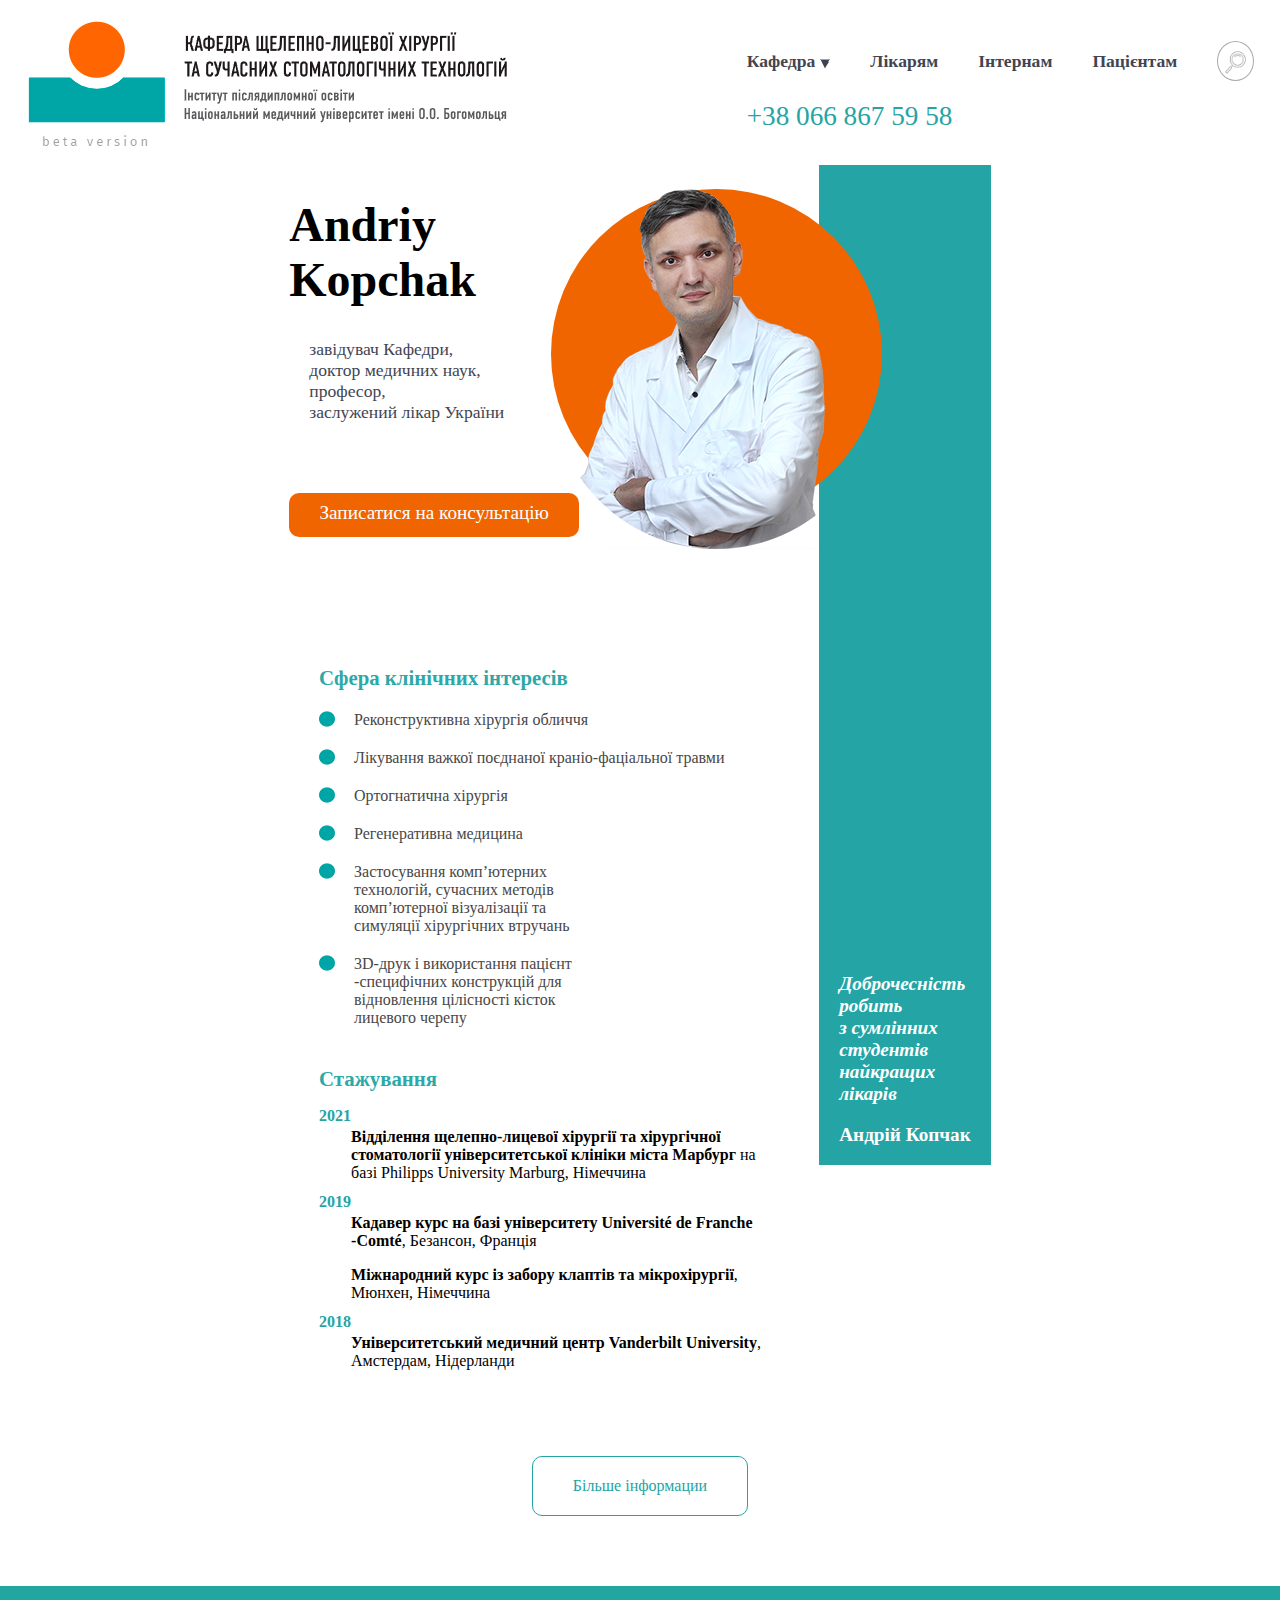
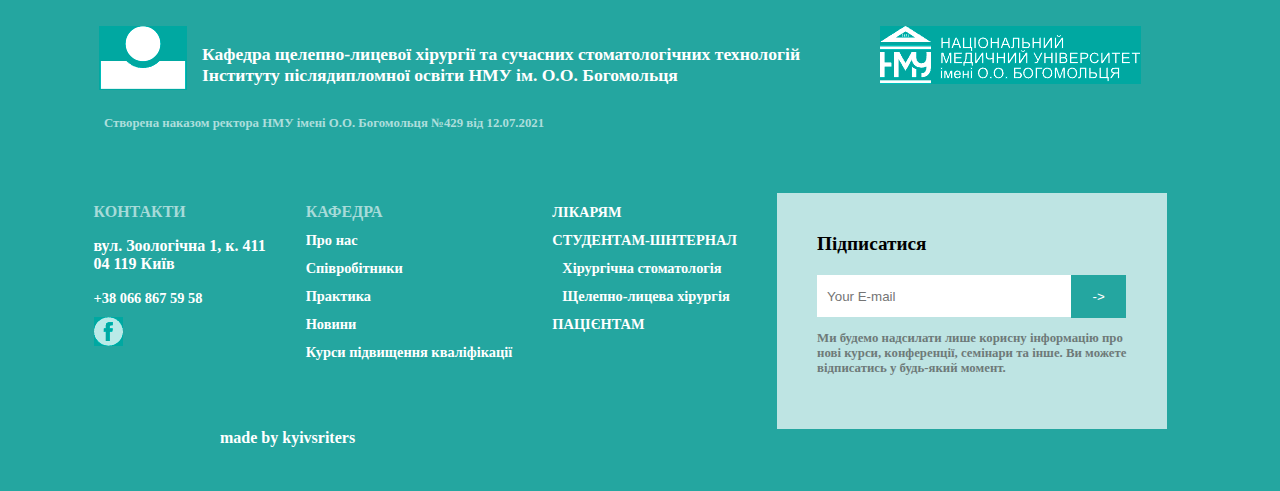
==== AndriyKopchak.html @ 652a0add "first commit" ====
<!DOCTYPE html>
<html lang="en">
<head>
    <title>Document</title>
    <meta charset="UTF-8" />
    <link rel="stylesheet" href="./styles/style.css" type="text/css" />
    <link rel="stylesheet" href="./styles/slide_card.css" type="text/css" />
    <link rel="stylesheet" href="https://cdn.jsdelivr.net/npm/swiper@8/swiper-bundle.min.css" />
    <meta name="viewport" content="width=device-width, initial-scale=1.0" />
    <script src="https://cdn.jsdelivr.net/npm/swiper@8/swiper-bundle.min.js"></script>
    <script type="module" src="./js/main2.js"></script>
    <script type="module" src="./js/slider.js"></script>
</head>
<body>
    <div id="search">
        <div class="table">
          <div class="row">
            <div class="cell">
              <button class="search"></button>
            </div>
            <div class="cell">
              <form action="#" method="get">
                <div>
                  <input type="text" name="search" value="" placeholder="Пошук" />
                </div>
              </form>
            </div>
            <div class="cell">
              <img
                src="/images/close_search.png"
                class="close_search"
                alt="Закрыть поиск" />
            </div>
          </div>
          <div class="row">
            <div class="cell">
              <ul id="list_result">
                <li>
                  <a href="#">Курс</a>
                </li>
                <li>
                  <a href="#"> консультації</a>
                </li>
                <li>
                  <a href="#">тренінг</a>
                </li>
              </ul>
            </div>
          </div>
        </div>
      </div>
    <div id="container">
        <header>
          <div class="table">
            <div class="row">
              <div class="cell">
                <a href="./index.html">
                  <img src="/images/logo.png" class="top_logo" alt="Логотип" />
                </a>
              </div>
              <div class="cell">
                <ul id="topmenu">
                  <li class="first_child">
                    <a href="#">Кафедра</a>
                    <ul id="active_department">
                      <img
                        src="/images/stl_top.png"
                        class="icon_position"
                        alt="" />
                      <li>
                        <a href="#">Про нас</a>
                      </li>
                      <li>
                        <a href="#">Співробітники</a>
                      </li>
                      <li>
                        <a href="#">Практика</a>
                      </li>
                      <li>
                        <a href="#">Новини</a>
                      </li>
                      <li>
                        <a href="#">Курси</a>
                      </li>
                    </ul>
                  </li>
                  <li>
                    <a href="#">Лікарям</a>
                  </li>
                  <li>
                    <a href="#">Інтернам</a>
                  </li>
                  <li>
                    <a href="#">Пацієнтам</a>
                  </li>
                  <li>
                    <img src="images/search.png" id="show_search" alt="Поиск" />
                  </li>
                </ul>
                <div class="clear"></div>
                <div class="phone">
                  <a href="tel:380668675958">+38 066 867 59 58</a>
                </div>
              </div>
            </div>
          </div>
        </header>
        <div id="burger_menu">
          <div id="burger">
            <span></span>
            <span></span>
            <span></span>
          </div>
          </div>
      </div>
      <div id="andriykopchak">
        <div class="table doc1">
            <div class="row">
                <div class="cell">
                <h1>Andriy <br>Kopchak</h1>
                <p class="text1">завідувач Кафедри,<br>
                    доктор медичних наук,<br>
                    професор,<br>
                    заслужений лікар України</p>
                <a href="#" class="active_items">Записатися на консультацію</a> 
                </div>
                <div class="cell">
                    <div class="bg_doc1">
                        <img src="/images/kopchak.png" alt="">
                    </div>
                </div>
                <div class="cell">
                        <div class="bg1">
                            <p><i>Доброчесність<br> робить<br> з сумлінних <br>студентів <br>найкращих<br> лікарів</i></p>
                            <p>Андрій Копчак</p>
                        </div>
                    </div>
            </div>    
        </div>
        <div id="Sphere">
            <div class="table">
                <div class="row">
                    <div class="cell">
                        <h3>Сфера клінічних інтересів</h3>
                    <ul class="content9">
                        <li>
                            <p>Реконструктивна хірургія обличчя</p>
                        </li>
                        <li>
                            <p>Лікування важкої поєднаної краніо-фаціальної травми</p>
                        </li>
                        <li>
                            <p>Ортогнатична хірургія</p>
                        </li>
                        <li>
                            <p>Регенеративна медицина</p>
                        </li>
                        <li>
                            <p>Застосування комп’ютерних<br> технологій, сучасних методів<br> комп’ютерної візуалізації та<br> симуляції хірургічних втручань</p>
                        </li>
                        <li>
                            <p>3D-друк і використання пацієнт<br>-специфічних конструкцій для<br> відновлення цілісності кісток<br> лицевого черепу</p>
                        </li>
                    </ul>
                    </div>
                </div>
                <div class="row">
                    <h3>Стажування</h3>
                    <div class="table top_content1">
                        <div class="row">
                            <div class="cell">
                                <p class="col">2021</p>
                            </div>
                            <div class="cell">
                                <p><b>Відділення щелепно-лицевої хірургії та хірургічної<br> стоматології університетської клініки міста Марбург</b> на<br> базі Philipps University Marburg, Німеччина</p>
                            </div>
                        </div>
                        <div class="row">
                            <div class="cell">
                                <p class="col">2019</p>
                            </div>
                            <div class="cell">
                                <p><b>Кадавер курс на базі університету Université de Franche<br>-Comté</b>, Безансон, Франція</p>
                                <p><b>Міжнародний курс із забору клаптів та мікрохірургії</b>,<br> Мюнхен, Німеччина</p>
                            </div>
                        </div>
                        <div class="row">
                            <div class="cell">
                                <p class="col">2018</p>
                            </div>
                            <div class="cell">
                                <p><b>Університетський медичний центр Vanderbilt University</b>,<br> Амстердам, Нідерланди</p>
                            </div>
                        </div>
                    </div>
                </div>
            </div>
        </div>
        <div class="open_info">
            <a href="#">Більше інформации</a>
        </div>
        <div id="open_info">
            <div class="table">
                <div class="row">
                    <div class="cell">
                        <h3>Стажування</h3>
                    <div class="table top_content1">
                        <div class="row">
                            <div class="cell">
                                <p class="col">2021</p>
                            </div>
                            <div class="cell">
                                <p><b>Центр реабілітації пацієнтів з краніо-фаціальними аномаліями</b> Centrinho при<br> університеті Сан-Паулу, Бразилія</p>
                            </div>
                        </div>
                        <div class="row">
                            <div class="cell">
                                <p class="col">2019</p>
                            </div>
                            <div class="cell">
                               
                                <p><b>Курс Страсбурзької дослідницької групи з остеосинтезу присвячений <br>хірургічним втручанням при переломах нижньої щелепи,</b> Інсбрук, Австрія</p>
                            </div>
                        </div>
                        <div class="row">
                            <div class="cell">
                                <p class="col">2018</p>
                            </div>
                            <div class="cell">
                                <p><b>Курс Страсбурзької дослідницької групи з остеосинтезу присвячений<br> хірургічним втручанням при патології скронево-нижньощелепного суглоба,</b><br> Гронінген, Нідерланди</p>
                            </div>
                        </div>
                    </div>
                    </div>
                </div>
                <div class="row">
                    <ul class="content9">
                        <h3>Клінічні бази</h3>
                        <li>
                            <p>Відділення оториноларингології та щелепно-лицевої хірургії МЦ «Добробут»</p>
                        </li>
                        <li>
                            <p>Центр щелепно-лицевої хірургії та стоматології Київської обласної клінічної<br> лікарні</p>
                        </li>
                        <li>
                            <p>Відділення щелепно-лицевої хірургії КНП «Київська міська клінічна лікарня<br> №1»я</p>
                        </li>
                    </ul>
                </div>
                <div class="row">
                    <ul class="content9">
                        <h3>Членство в профільних асоціаціях</h3>
                        <li>
                            <p>Європейська асоціація черепно-щелепно-лицевих хірургів (EACMFS)/p>
                        </li>
                        <li>
                            <p>Асоціація остеосинтезу щелепно-лицевої ділянки (AOCMF)</p>
                        </li>
                        <li>
                            <p>Всеукраїнська асоціація хірургів-стоматологів та щелепно-лицевих хірургів (ВАХСЩЛХ)</p>
                        </li>
                        <li>
                            <p>Асоціація стоматологів України (АСУ)</p>
                        </li>
                    </ul>
                </div>
                <div class="row">
                    <ul class="content9">
                        <h3>Публікації</h3>
                        <li>
                            <p><b>Докторська дисертація:</b> «Біомеханічне обґрунтування методів остеосинтезу при <br>переломах нижньої щелепи» (2004)</p>
                        </li>
                        <li>
                            <p><b>Кандидатська дисертація:<b> «Комплексне лікування відкритих переломів нижньої<br> щелепи із застосуванням озонотерапії (клініко-експериментальне<br> дослідження)» (2014)</p>
                        </li>
                        <li>
                            <p><b>296 наукових публікацій</b></p>
                        </li>
                        <li>
                            <p><b> підручники та навчальні посібники</b></p>
                        </li>
                        <li>
                            <p><b>1 монографія</b></p>
                        </li>
                        <li>
                            <p><b>Понад 20 патентів</b> України на корисну модель</p>
                        </li>
                    </ul>
                </div>
                <div class="row">
                    <div class="cell">
                        <h3>Освіта</h3>
                        <h4>2000</h4>
                            <p>Стоматологічний факультет НМУ імені О.О. Богомольця</p>
                    </div>
                </div>
                <div class="row">
                    <div class="cell">
                        <h3>Нагороди, відзнаки, почесні звання</h3>
                            <ul class="orden">
                                <li>
                                    <img src="/images/order1.jpg" alt="">
                                </li>
                                <li>
                                    <img src="/images/orden2.png" alt="">
                                </li>
                                <li>
                                    <img src="/images/order3.jpg" alt="">
                                </li>
                            </ul>
                    </div>
                </div>
            </div>
          </div>
      </div>
      <footer>
        <div class="table top_content">
          <div class="row">
            <div class="cell">
              <img src="/images/logo_footer.png" alt="">
            </div>
            <div class="cell">
              <p><b>Кафедра щелепно-лицевої хірургії та сучасних стоматологічних технологій</b><br>
                Інституту післядипломної освіти НМУ ім. О.О. Богомольця</p>
                <p class="size">Створена наказом ректора НМУ імені О.О. Богомольця №429 від 12.07.2021</p>
              </div>
            <div class="cell">
              <img src="/images/icon_footer .png" alt="">
            </div>
          </div>
        </div>
        <div class="table content">
          <div class="row">
            <div class="cell">
              <ul>
                <li>
                  <h5>КОНТАКТИ</h5>
                </li>
                <li>
                  <p>вул. Зоологічна 1, к. 411<br>
                    04 119 Київ</p>
                </li>
                <li>
                  <a href="tel:380668675958">+38 066 867 59 58</a>
                </li>
                <li>
                  <a href="#">
                    <img src="/images/facebook.png" alt="facebook">
                  </a>
                </li>
              </ul>
            </div>
            <div class="cell">
              <ul>
                <li>
                  <h5>КАФЕДРА</h5>
                </li>
                <li>
                  <a href="#">Про нас</a>
                </li>
                <li>
                  <a href="#">Співробітники</a>
                </li>
                <li>
                  <a href="#">Практика</a>
                </li>
                <li>
                  <a href="#">Новини</a>
                </li>
                <li>
                  <a href="#">Курси підвищення кваліфікації</a>
                </li>
              </ul>
            </div>
            <div class="cell">
              <ul>
                <li>
                  <a href="#">ЛІКАРЯМ</a>
                </li>
                <li>
                  <a href="#">СТУДЕНТАМ-ШНТЕРНАЛ</a>
                </li>
                <li>
                  <a href="#" class="text">Хірургічна стоматологія</a>
                </li>
                <li>
                  <a href="#" class="text">Щелепно-лицева хірургія</a>
                </li>
                <li>
                  <a href="#">ПАЦІЄНТАМ</a>
                </li>
              </ul>
            </div>
            <div class="cell none">
              <div class="bg_form">
                <h4>Підписатися</h4>
                <form action="#" method="post">
                  <div>
                    <input type="email" name="mail"  required placeholder="Your E-mail">
                  </div>
                  <div>
                    <button type="submit" id="send" name="send">-></button>
                  </div>
                </form>
                <p>Ми будемо надсилати лише корисну інформацію про<br> нові курси, конференції, семінари та інше. Ви можете<br> відписатись у будь-який момент.</p>
              </div>  
            </div>
          </div>
        </div>
        <div class="kyivsriters">
          
              <a href="#">made by kyivsriters</a>
        </div> 
      </footer>
</body>
</html>
---- styles/style.css ----
body {
    font-family: "Times New Roman", Times, serif;
    font-size: 100%;
    padding: 0;
    margin: 0;
}

.header_img {
   margin-top: -590px;
}

.header_img img {
    max-width: 100%;
}

#container {
    background-color: #fff;
    display: flex;
    height: 165px;
    position: relative;
    z-index: 100;
}

header {
    margin: auto;
}

.table {
    display: table;
}

.row {
    display: table-row;
}

.cell {
    display: table-cell;
    vertical-align: top;
    text-align: center;
}

.clear {
    clear: both;
}

.left {
    float: left;
}

.right {
    float: right;
}


 header .table .cell:nth-child(1) {
    padding-right: 200px;
}

#topmenu {
    margin: 40px 0 0;
    padding: 0;
    list-style: none;
}

#topmenu li {
    float: left;
    margin-left: 40px;
}



#topmenu li:nth-child(1) {
    background: url("/images/img_topmenu.png") no-repeat top 20% right ;
    padding-right: 15px;
    height: 50px;
    transition: all 0.3s;
}

#topmenu li:nth-child(1):hover {
    background: url("/images/active_topmenu.png") no-repeat top 20% right;
    padding-right: 15px;
}

#topmenu li:last-child {
    border: 1px solid #a8abab;
    border-radius: 50%;
    padding: 3px 5px 0px 5px;
    width: 25px;
    height: 35px;
    margin-top: -10px;
}

#topmenu li:last-child img {
    width: 25px;
    height: 35px;
}

#topmenu li a {
    color: #424551;
    font-size: 110%;
    font-weight: bold;
    text-decoration: none;
    transition: all 0.3s;
}

#topmenu li a:hover {
    color: #26a5a5;
}

#topmenu .first_child:hover > #active_department {
    display: block;
}

#active_department {
    border-radius: 5px;
    background-color: #24a4a4;
    display: none;
    position: absolute;
    height: 155px;
    width: 145px;
    margin: 20px -35px 0;
    z-index: 0;
    padding: 20px 0 0;
    list-style: none;
}


#active_department li {
    float: none;
    margin: 0 0 10px;
    padding: 0;
}

#active_department li a {
    font-weight: bold;
    color: #fff;
    font-size: 100%;
}

#active_department .icon_position {
    position: absolute;
    margin: -28px 0 0 -8px;
    z-index: 100;
}

#active_department li a:hover {
    color: #fff;
}

#active_department  li:nth-child(1) {
    padding: 0;
    background: none;
}

#active_department  li:nth-child(1):hover {
    background: none;
    padding: 0;
}

#active_department li:last-child  {
    border: none;
    padding: 0;
    width: 140px;
    border-radius: 0;
    height: 0;
    margin: 0;
}


header .phone {
    margin-left: 40px;
    float: left;
}

header .phone  a{
    color: #24a4a4;
    text-decoration: none;
    font-size: 170%;
}

#search {
    background-color: #fff;
    width: 100%;
    height: 210px;
    position: fixed;
    opacity: 0;
    z-index: 200;
    transform: translate(0%, -100%);
    transition: all 0.5s;
}

#search .table {
    margin: auto;
}


#search form {
    padding-top: 40px;
}

#search form input[type="text"] {
    padding-left: 55px;
    outline: none;
    border: 1px solid #c4c4c4;
    width: 710px;
    height: 58px;
}

#search .search {
    background: url("/images/img_search.png") no-repeat center;
    margin-left: 1px;
    margin-top: 41px;
    position: absolute;
    border: none;
    height: 58px;
    width: 46px;
    cursor: pointer;
}

#search .close_search {
    cursor: pointer;
    margin-left: 40px; 
    margin-top: 55px
}

#show_search {
    cursor: pointer;
}

.hide_search {
    opacity: 0;
    transform: translate(0%, -100%);
}

.show_search {
    opacity: 1 !important;
    transform: translate(0%, 0%) !important;
}

#list_result {
    margin: 30px -8px;
    position: absolute;
    padding: 0;
    list-style: none;
}

#list_result li {
    margin-left: 10px;
    border: 1px solid #c4c4c4;
    border-radius: 20px;
    padding: 5px 10px;
    float: left;
}

#list_result li a {
    color:  #868686;
    text-decoration: none;
}

#main h1, #main h2 {
    margin-right: 650px;
}

#main h1 {
    color: #424551;
    font-size: 400%;
    margin-top: 70px;
   
}

#main h2 {
    color: #424551;
    font-size: 200%;
}


#main .text_header {
    position: relative;
    margin: auto;
}

#main .text_header .cell {
    text-align: left;
}

#functions {
    background-color: #24a4a4;
    padding-top: 100px;
    padding-bottom: 80px;
}

#functions h3 {
    color: #fff;
}

#functions p {
    font-size: 200%;
    font-weight: bold;
    margin: 10px 0;
    color: #fff;
}

#functions .table {
    margin: 50px auto;
}

#functions h3 , #functions p {
    text-align: center;
}

#functions figcaption {
    margin-top: 20px;
    font-size: 110%;
    color: #fdfefe;
}

#functions figcaption b {
    color: #fff;
}

#research .table {
    margin: auto;
    padding-top: 140px;
}

 #research .bg {
    background-color: #fff;
}

#research .table .cell:nth-child(1) {
    width: 267px !important;
}

#research {
    background-color: #eeeeee;
    padding-bottom: 40px;
}

#research .position {
    padding-top: 80px;
}

#research .position1 {
    padding-top: 100px;
}

#research .position2 {
    padding-top: 70px;
}

#research .position3 {
    padding-top: 50px;
}

#research p {
    color: #000000;
    font-size: 120%;
    font-weight: bold;
}

#research h4 {
    color: #000;
    font-size: 250%;
    margin-top: -90px;
    position: absolute;
}

#Departments .table {
    float: right;
}

#Departments .table .cell {
    text-align: left;
}

#Departments .table .cell:nth-child(1) {
    padding-right: 50px;
}

#Departments h5 {
    font-weight: bold;
    font-size: 180%;
}

#Departments ul {
    margin: 0;
    padding: 0;
    list-style: none;
}

#Departments ul li {
    background: url("/images/Icons_27bul_B.png") no-repeat top left;
    padding-left: 40px;
}

#Departments ul li p {
    font-size: 120%;
    margin-bottom: 40px;
}

 .inime_gif {
    height: 40px;
    margin: auto;
    width: 40px;
    margin-top: -70px;
}

#position_items {
    display: flex;
}

#items  {   
    margin: 120px auto;
}

#items .left {
    margin: auto;
}

#main {
    position: relative;
}

#items .table .cell {
    text-align: left;
}

#items .bg {
    background-color: #d3eded;
    padding-left: 100px;
    width: 500px;
    padding-top: 40px;
    padding-bottom: 20px;
}

#items .bg_doctor {
    position: absolute;
    background-color: #f16500;
    border-radius: 50%;
    height: 330px;
    width: 331px;
    margin: 26px 0px 0px 13px;
   
}


#items .bg_doctor img {
    margin: -29px 10px 10px 0px;
}

#items .bg_white {
    position: relative;
    background-color: #fff;
    border-radius: 50%;
    height: 380px;
    width: 380px;
    margin: -80px 10px 10px -165px;
   
}

#items .citat {
    position: relative;
    z-index: 100;
    margin: -77px -92px -1px 0px;
}

#items h6 {
    font-size: 110%;
    margin: 30px 0 0px;
}

#items p  {
    color: #000;
    font-size: 130%;
    margin: 5px 0;
}

#items .size {
    font-size: 100%;
}

#methods h3 {
    color: #000;
    text-align: center;
    font-size: 220%;
    margin-bottom: 80px;
}

#methods p {
    color: #fff;
    margin: 20px 0 0 40px;
    font-size: 120%;
}

#methods .table {
    margin: auto;
}

#methods .table .cell {
    height: 278px;
    width: 370px;
    text-align: left;
    padding: 10px
}

#methods .table .content1 {
    background: url("/images/m_image1.jpg") no-repeat center;
    border-radius: 25px;
}

#methods .table .content2 {
    background: url("/images/m_image1.jpg") no-repeat center;
    border-radius: 25px;
}

#methods .table .content3 {
    background: url("/images/m_image3.jpg") no-repeat center;
    border-radius: 25px;
}

#methods .table .content4 {
    background: url("/images/m_image3.jpg") no-repeat center;
    border-radius: 25px;
}
#methods .table .content5 {
    background: url("/images/m_image4.jpg") no-repeat center;
    border-radius: 25px;
}

#methods .table .content6 {
    background: url("/images/m_image1.jpg") no-repeat center;
    border-radius: 25px;
}

#methods .shadow {
    background: rgba(52, 97, 91, 0.5);
    border-radius: 25px;
    padding-top: 20px;
    height: 260px;
}

#methods .shadow:hover {
    background: rgba(16, 36, 33, 0.5);
}


#list_departments {
    background-color: #e8f6f6;
    margin-top: -10px;
}

#list_departments .table {
    margin: auto;
}

#list_departments .table .cell {
    text-align: left;
    padding: 0 10px;
    width: 260px;
}

#list_departments figure {
    margin: 0;
}

#list_departments .m_none {
    margin-left: 0;
}

#list_departments h3 {
    font-size: 250%;
    margin-left: 40px;
}

#list_departments figcaption {
    color: #24a4a4;
    font-weight: bold;
    margin-top: 10px;
    font-size: 150%;
}

#list_departments p {
    color: #7a7a7a;
}

#postgraduate {
    display: none;
}

#students h5 {
    color: #000;
    font-size: 120%;
    margin-bottom: 10px;
}

#students h6 {
    color: #24a4a7;
    font-size: 90%;
    margin: 10px 0;
}

#students a {
    display: block;
    border: 1px solid #24a6a0;
    color: #33aca6;
    width: 200px;
    height: 60px;
    text-align: center;
    text-decoration: none;
    line-height: 60px;
    border-radius: 10px;
    margin: auto;
}

#students a:hover {
    border-radius: 5px;
}

#students .table {
    margin: 60px auto;
}

#students .table .cell {
    text-align: left;
    padding: 0 10px;
}

#students h4 {
    color: #000;
    font-size: 200%;
    text-align: center;
}

#students ul {
    margin: 0 0 0 20px;
    padding: 0;
    color: #7a7a7a;
}

#students ul li {
    margin: 0;
}

#students ul li p {
    margin: 5px 0;
}

#students p {
    color: #7a7a7a;
    font-size: 90%;
}

.show_student {
    display: block !important;
}

#school {
    background-color: #e8f6f6;
    display: inline-block;
    width: 100%;
}

#school .table {
    margin-top: 60px;
    float: left;
}

#school .table .cell {
    padding: 0 20px;
    text-align: left;
}

#school .table .cell:nth-child(1) {
    padding-left: 0;
}

#school h5 {
    font-size: 150%;
    margin: 60px 0 20px;
}

#school h6 {
    color: #04a6a0;
    font-size: 120%;
    margin: 0;
}

#school p {
    font-size: 110%;
    margin: 5px 0 ;
}

#school .text2 {
    margin-bottom: 20px;
}

#school .text {
    font-size: 130%;
    margin-bottom: 40px;
}

#news ul li p {
    color: #2aa9a3;
    font-size: 90%;
}

#news {
    background-color: #e8f6f6;
    padding-top: 240px;
    margin-top: -5px;
}

#news h2 {
    position: absolute;
    color: #000;
    margin-top: -150px;
    font-size: 250%;
    margin-left: 20px;
}

#news .table {
    margin: 0 auto;
}

#news .table .cell {
    text-align: center;
    width: 361px;
    vertical-align: top;
    padding: 0 20px;
}

#news ul {
    margin: 0;
    padding: 0;
    list-style: none;
}

#news ul li {
    float: left;
    margin-right: 15px;
}

#news figure {
    margin: 0;
}

#news p {
    color: #171818;
    text-align: left;
}

#news figcaption {
    font-weight: bold;
    color: #000;
    text-align: left;
    margin: 5px 0px 20px;
    font-size: 120%;
}

#news .news {
    position: absolute;
    padding: 0;
    margin: -60px 0 0 20px;
    list-style: none;
}

#news .news li {
    margin-left: 20px;
}

#news .news li:first-child {
    margin-left: 0;
}

#news .news li a {
    text-decoration: none;
    font-size: 120%;
    color: #5da6a5;
}

#news .get_buttons, #practice .get_buttons {
    margin-top: 30px;
}

#news .get_buttons .table, #practice .get_buttons .table {
    width: 512px;
}

#practice .get_buttons .table {
    width: 545px;
}

#practice .get_buttons .table .cell {
    padding: 0;
}

#news .get_buttons .table .cell {
    padding: 0;
    text-align: center;
}

#news button, #practice button {
    padding: 20px 40px;
    text-align: center;
    border: 1px solid #24a4a4;
    border-radius: 10px;
    font-size: 120%;
    color: #5da6a8;
    cursor: pointer;
    transition: all 0.3s;
}

#practice {
    background-color: #e8f6f6;
    padding-top: 240px;
    margin-top: -5px;
}

#practice .table {
    margin: auto;
}

#practice .table .cell {
    text-align: center;
    width: 361px;
    vertical-align: top;
    padding: 0 20px;
}

#practice ul {
    margin: 0px 0px 0px -12px;
    padding: 0;
    list-style: none;
}

#practice ul li {
    float: left;
    margin-left: 15px;
}

#practice ul li p {
    color: #2aa9a3;
    font-size: 90%;
}

#practice p {
    color: #171818;
    text-align: left;
}

#practice figcaption {
    font-weight: bold;
    color: #000;
    text-align: left;
    margin: 5px 0px 20px;
    font-size: 120%;
}

#practice figure {
    margin: 0;
}

#practice .practice li {
    margin-left: 20px;
    
}

#practice .practice li a {
    text-decoration: none;
    font-size: 120%;
    color: #5da6a5;
}

#practice .practice li:first-child {
    margin-left: 0;
}

#practice .practice {
    position: absolute;
    padding: 0;
    margin: -60px 0 0 20px;
    list-style: none;
}

#practice h2 {
    position: absolute;
    color: #000;
    margin-top: -150px;
    font-size: 250%;
    margin-left: 20px;
}

footer {
    background-color: #24a6a0;
    padding-top: 40px;
    margin-top: 70px;
    padding-left: 10px;
    height: 465px;
    padding-right: 10px;
}

footer .table {
    margin: auto;
}

footer ul {
    margin: 0;
    padding: 0;
    list-style: none;
}

footer h5 {
    color: #a7dbd9;
    font-size: 100%;
    margin: 0 0 10px;
}

footer ul li {
    margin: 10px 0;
}

footer ul li a {
    text-decoration: none;
    color: #fff;
    font-size: 90%;
}

footer ul li p {
    color: #fff;
}


footer .size {
    color: #addedc !important;
    position: absolute;
    font-size: 80% !important;
    margin-left: -98px;
}

footer .content {
    margin-top: 90px;
}

footer .content .cell {
    text-align: left;
    padding: 0 20px;
}

footer .content .cell:nth-child(1) {
    padding-left: 0;
}

footer .top_content p {
    color: #fff;
    font-size: 110%;
}

footer .top_content .cell:nth-child(1) {
    padding: 0 !important;
}

footer .top_content .cell:nth-child(2) {
    padding-left: 15px;
}

footer .text {
    margin-left: 10px;
}

footer .top_content .cell {
    text-align: left;
    padding: 0 40px;
}

footer form input[type="email"] {
    padding-left: 10px;
    outline: none;
    border: none;
    float: left;
    width: 297px;
    height: 40px;
}

footer form button {
    background-color: #24a6a0;
    border: none;
    margin: 0px 0px 0px -55px;
    position: relative;
    z-index: 100;
    width: 55px;
    color: #fff;
    height: 43px;
}

footer .bg_form {
    background-color: #bee4e3;
    padding: 40px;
}

footer .bg_form h4 {
    font-size: 120%;
    margin: 0 0 20px;
}

footer .bg_form p {
    color: #6e7a79;
    font-size: 80%;
}

.kyivsriters {
    text-align: left;
    margin-left: 210px;
    padding-bottom: 20px;
}

.kyivsriters a {
    color: #fff;
    text-decoration: none;
}

#menu {
    transform: translate( -100%, 0%);
    background: rgba(14, 66, 66, 0.3);
    transition: all 0.3s;
    opacity: 0;
    position: fixed;
    z-index: 300;
    height: 100%;
    width: 100%;
}

.slider-2 {
    display: none;
}

#andriykopchak h1 {
    font-size: 300%;
}

#andriykopchak .text1 {
    color: #424551;
    margin-left: 20px;
    font-size: 110%;
}

#andriykopchak .table {
    margin: auto;
}

#andriykopchak .table .cell {
    text-align: left;
}

#andriykopchak .active_items:hover {
    background-color: #d96004;
}

#andriykopchak .active_items {
    display: block;
    text-align: center;
    border-radius: 10px;
    color: #fff;
    line-height: 40px;
    text-decoration: none;
    margin-top: 70px;
    font-size: 120%;
    width: 290px;
    height: 44px;
    background-color: #f16500;
}

#andriykopchak h3 {
    color: #2da8a8;
    font-size: 130%;
}

#Sphere {
    margin-top: -520px;
    margin-right: 200px;
}

#andriykopchak ul {
    margin: 0;
    padding: 0;
    list-style: none;
}

#andriykopchak ul li {
    margin-bottom: 20px;
}


#andriykopchak ul li p {
    color: #474747;
    margin: 0;
}

#andriykopchak .doc1 .cell:nth-child(1) {
    padding-right: 240px;
}

#andriykopchak .doc1 .cell:nth-child(3) {
    vertical-align: bottom;
    background-color: #24a4a4;
    height: 1000px;
    padding: 0 20px;
    margin: 0px 0px 0px 179px;
}

#andriykopchak .bg_doc1 {
    position: absolute;
    background-color: #f16500;
    border-radius: 50%;
    z-index: 200;
    height: 330px;
    width: 331px;
    margin: 24px 0px 0px -268px;
}

/* #andriykopchak .bg1 {
    background-color: #24a4a4;
    height: 100%;
    padding: 0 20px;
    position: fixed;
    margin: 0px 0px 0px 179px;
} */

#andriykopchak .bg1 p {
    color: #fff;
    font-size: 120%;
    font-weight: bold;
}


#andriykopchak .content9 li {
    background: url("/images/Tilda_Icons_27bul_B.png") no-repeat top left;
    padding-left: 35px;
}

#andriykopchak .top_content1 {
    margin: 0;
}
#andriykopchak .top_content1 .cell:nth-child(1) {
    vertical-align: top;
}


#andriykopchak .col {
    color: #24a4a4;
    font-weight: bold;
    margin-top: -5px;
}

#andriykopchak .top_content1 .cell:nth-child(2) {
    vertical-align: bottom;
}

.open_info {
    display: flex;
    margin-top: 70px;
}

.open_info a {
    color: #24a4a4;
    border: 1px solid #24a4a4;
    margin: auto;
    border-radius: 10px ;
    text-decoration: none;
    padding: 20px 40px;

}

#open_info {
    display: none;
}

.show_open_info {
    display: block !important;
}

.open_info a:hover {
    color: #158585;
}

#andriykopchak .orden li {
    float: left;
    margin-left: 40px;
}

/* #icon_scroll  {
    margin: 10px ;
}

#icon_scroll img {
    position: fixed;
    cursor: pointer;
} */

@media (max-width: 1350px) {

    #Departments  {
        display: flex;
    }

    #Departments .table .cell {
        display: block;
        padding: 0;
    }

    #Departments .table {
        margin: auto;

    }

    #Departments .table .cell:nth-child(2) img {
       width: 700px;
       margin: 0 10px;
    }

    #Departments ul {
        margin: auto;
        padding-left: 70px;
        width: 500px;
    }

    #Departments h5 {
        text-align: center;
    }
} 

@media (max-width: 1255px) {
    header .table .cell:nth-child(1) {
        padding-right: 100px;
    }
    #topmenu li {
        margin-left: 20px;
    }

    .top_logo {
        width: 350px;
    }
}

@media (max-width: 1135px) {
    #research .cell {
        display: block;
        float: left;
        height: 200px;
    }

    #research .table .cell:nth-child(1) {
        height: 200px;
    }

    #research .mob {
        clear: both;
    }

    #research .position1 {
        float: right;
        margin-top: -5px;
    }

    #research .position2 {
        float: left;
        margin-top: -29px;
    }

    #research .position3 {
        height: 229px !important;
    }

    #research h4 {
        text-align: center;
        position: static;
    }

    #research  .pos1 {
        float: right;
    }

    #research  .pos1 img{
        height: 268px;
        margin-top: -28px;
    }

    #research img {
        width: 268px;
    }

    #research .row {
        height: 200px;
    }

    #research .position1, #research .position2, #research .position3  {
        height: 200px;
        width: 268px
    }
}

@media (max-width: 1215px) {
    #main h1 {
        font-size: 250%;
        margin-bottom: 40px !important;
    }

    #main h2 {
        font-size: 200%;
    }

   

    #main h1, #main h2 {
        margin: 0;
    }

    .header_img {
        margin-top: -300px;
    }
}


@media (max-width: 1008px) {
    #school {
        display: flex;
    }
    #school .table {
        margin: 70px auto;
    }
    #school .table .cell {
        display: block;
    }
}

@media (max-width: 1150px) {
    #list_departments .table .cell {
        display: block;
        
    }
}

@media (max-width: 940px)  {
    #items .bg {
        width: 400px;
    }
}

@media (max-width: 840px) {
    #items .bg_doctor {
        height: 247px;
        width: 254px;
    }

    #items .bg_doctor img {
        width: 250px;
        margin: -24px 10px 10px 0px;
    }
    #items .bg_white {
        height: 289px;
        width: 287px;
    }
}

@media (max-width: 750px) {
    #items .bg_white {
        margin:  -191px 10px 10px -285px;
    }

    #items .bg {
        padding-left: 20px;
        padding-top: 80px;
    }
    #position_items {
        margin-top: 200px;
    }

    #school img {
        max-width: 100%;
    }


    #school .table .cell {
        padding: 0;
    }

}

@media (max-width: 930px) {

    header .table .cell {
        display: block;
    }

    header .table .cell:nth-child(1) {
        padding: 0;
    }

    .top_logo {
        margin: auto;
    }

    #active_department {
        display: none;
    }


    .show_burde_menu {
        transform: translate( 0%, 0%) !important;
        opacity: 1 !important;
    }

    .hide_burde_menu {
        transform: translate( -100%, 0%) !important;
    }   
    
    .hide_span {
        opacity: 0 !important;
    }

    #menu .close_menu {
        float: right;
        margin: 12px 16px 0px -36px;
        cursor: pointer;
        position: relative;
    }

    #menu ul {
        background-color: #fff;
        width: 300px;
        height: 100%;
        margin: 0;
        float: right;
        padding: 40px 0 0 40px;
        list-style: none;
    }

    #menu ul li {
        margin-bottom: 20px;
    }

    #menu ul li a {
        color: #158585;
        font-size: 150%;
        text-decoration: none;
    }

    #menu ul li a:hover {
        color: #f16500;
        text-decoration: underline;
    }

    #burger {
        float: right;
        background-color: #158585;
        position: fixed;
        width: 55px;
        height: 55px;
    }

    #topmenu {
        display: none;
    }    

    header .phone {
        display: none;
    }

    #burger_menu {
        cursor: pointer;
        margin: 17px 94px 0 0px;
        opacity: 1;
    }


    #burger span:first-child {
        margin-top: 17px;
    }

    #burger span {
        background-color: #fff;
        display: block;
        width: 30px;
        height: 2px;
        margin: auto;
        margin-bottom: 5px;
        
    }
    #search {
        transition: all 0.7s;
    }

    #search form input[type="text"] {
        width: 400px;
    }

    #functions .table .cell {
        display: block;
        padding-bottom: 40px;
    }

    #functions p {
        font-size: 150%;
    }

    
}

@media (max-width: 1255px) {
    #Departments .table .cell:nth-child(2) img {
        max-width: 100%;
    }
}

@media (max-width: 980px) {
    #methods {
        display: none;
    }

    .slider-2 {
        display: block;
    }

    .methods .content1 {
        background: url("/images/m_image1.jpg") no-repeat center;
        width: 370px;
        border-radius: 5px;
        margin-top: -20px;
        height: 320px;
    }

    .methods .content2 {
        background: url("/images/m_image1.jpg") no-repeat center;
        width: 370px;
        height: 320px;
        margin-top: -20px;
    }

    .methods .content3 {
        background: url("/images/m_image3.jpg") no-repeat center;
        width: 370px;
        height: 320px;
        margin-top: -20px;
    }

    .methods .content4 {
        background: url("/images/m_image3.jpg") no-repeat center;
        width: 370px;
        height: 320px;
        margin-top: -20px;
    }

    .methods .content5 {
        background: url("/images/m_image3.jpg") no-repeat center;
        width: 370px;
        height: 320px;
        margin-top: -20px;
    }

    .methods .content6 {
        background: url("/images/m_image4.jpg") no-repeat center;
        width: 370px;
        height: 320px;
        margin-top: -20px;
    }

    .swiper {
        padding: 0 10px !important;
    }
    .methods p {
        color: #fff;
        font-size: 100%;
        margin: 0;
       padding-top: 40px;
       padding-left: 20px;
    }

    .methods .shadow {
        background: rgba(52, 97, 91, 0.5);
        border-radius: 5px;
        width: 370px;
        height: 300px;
        padding: 0;
    }
}

@media (max-width: 630px) {
    #main h1 {
        font-size: 200%;
        margin-bottom: 30px !important;
    }

    #main h2 {
        font-size: 150%;
    }

    .header_img {
        margin-top: -200px;
    }

    #Departments .table .cell:nth-child(2) img {
      
        margin: 0;
    }

    #Departments .table .cell:nth-child(2) {
        text-align: center;
    }

    #Departments ul {
        padding-left: 30px;
    }
    
}

@media (max-width: 590px) {
    #Departments ul li p {
        font-size: 100%;
    }

    #Departments h5 {
        font-size: 140%;
    }
}

@media (max-width: 570px) {
    #research .celll {
        display: block;
        float: none;
    }
}

@media (max-width: 560px) {
    #search form input[type="text"] {
        width: 300px;
    }
    #search .close_search {
        margin-left: 10px;
    }
}

@media (max-width: 500px) {
    .top_logo {
        width: 250px;
    }
}

@media (max-width: 550px) {
    #items .bg_doctor {
        height: 247px;
        width: 254px;
    }

    #items .bg_doctor img {
        width: 250px;
        margin: -24px 10px 10px 0px;
    }
    #items .bg_white {
        height: 289px;
        width: 287px;
    }

    #items .bg {
        width: 320px;
    }

    #items p {
        font-size: 100%;
    }

    #items .bg_white {
        margin: -229px 10px 10px -285px;
    }

    #position_items {
        margin-top: 200px;
    }

    #research .table .cell:nth-child(1) {
        width: 200px;
    }
    #research img {
        width: 200px;
    }

    #research p {
        font-size: 100% !important;
    }

    #research .table .cell:nth-child(1) {
        width: 200px;
    }

    #research .position1, #research .position2, #research .position3 {
        width: 200px;
    }

    #research .table .cell:nth-child(1) {
        width: 200px !important;
    }
    #research .position3 {
        height: 198px !important;
        padding-top: 10px;
    }
}

@media (max-width: 734px) {
    .practice {
        margin: -60px 0 0 -80px;
    }

    #practice .practice li a {
        font-size: 100%;
    }
} 

@media (max-width: 1220px) {
    #practice .table .cell {
        display: block;
    }

    #practice h2 {
        margin-top: -150px;
    }

    #practice .get_buttons .table .cell {
        padding: 20px 0;
    }
}

@media (max-width: 1100px) {
    #news .table .cell {
        display: block ;
        padding: 0;
    }

    #news h2 {
        margin-top: -150px;
        margin-left: 20px;
    }

    #news .news li a {
        font-size: 100%;
    }

    #news .news {
        margin: -60px 0 0 -120px;
    }

    #news ul li {
        margin-left: 5px !important;
    }

    #news .get_buttons .table .cell {
        padding: 20px 0 !important;
    } 
}

@media (max-width: 630px) {
    #news .news {
        margin: -60px 0 0 -80px !important;
    }
    #news .news li a {
        font-size: 85%;
    }
       
    
}

@media (max-width: 820px) {
    .shadow {
        margin: auto;
        width: 370px !important;
    }
}

@media (max-width: 470px) {
    #items  .citat img {
        width: 150px;
    }

    #items .bg_white {
        height: 289px;
        width: 287px;
        margin: -229px 10px 10px -285px;
    }


    #items .bg {
        width: 220px;
    }
    #items .bg_doctor {
        height: 194px;
        width: 200px;
    }
    #items .bg_white {
        height: 227px;
        width: 228px;
        margin: -194px 10px 10px -211px; 
    }

    #items .bg_doctor img {
        width: 200px;
    }

    #items .citat {
        margin: -42px -92px -1px 0px;
    }
}

@media (max-width: 420px) {
    #main h1 {
        font-size: 150%;
        margin-bottom: 15px !important;
    }

    #main h2 {
        font-size: 120%;
    }

    .header_img {
        margin-top: -150px;
    }
}
@media (max-width: 570px) {
    #functions p {
        font-size: 120%;
    }
}

@media (max-width: 848px) {

    footer .bg_form {
        padding: 10px;
    }


    footer form input[type="email"] {
        width: 200px;
    }

    footer .bg_form p {
        font-size: 70%;
    }

    footer .content .cell {
        padding: 0 5px;
    }

    footer .content {
        margin: 0;
    }

    
}
---- styles/slide_card.css ----
/* * {
    box-sizing: border-box;
  }
  
  body {
    margin: 0;
    padding: 100px;
  }
  
  .content {
    max-width: 1200px;
    margin: 0 auto;
    display: flex;
    flex-direction: column;
    gap: 50px;
    align-items: flex-start;
  }
  
  .swiper {
    width: 100%;
  }
  
  .grid {
    display: grid;
    grid-template-columns: repeat(12, 1fr);
    gap: 20px;
  }
  
  .swiper-slide {
    grid-column: 4 span;
  }
  
  .content-card {
    padding: 20px;
    min-height: 200px;
    font-family: sans-serif;
    background-color: wheat;
  }
  
  .clear {
    clear: both;
  }
  
  .button {
    margin-top: 400px;
  } */
  
  /* @media (max-width: 820px) {
    .slider-2 .swiper-wrapper {
      display: flex;
      column-gap: 0;
    }
  } */
  
  /* @media (max-width: 1280px) {
    .slider-1 .swiper-wrapper {
      display: flex;
      column-gap: 0;
    } 

  } */
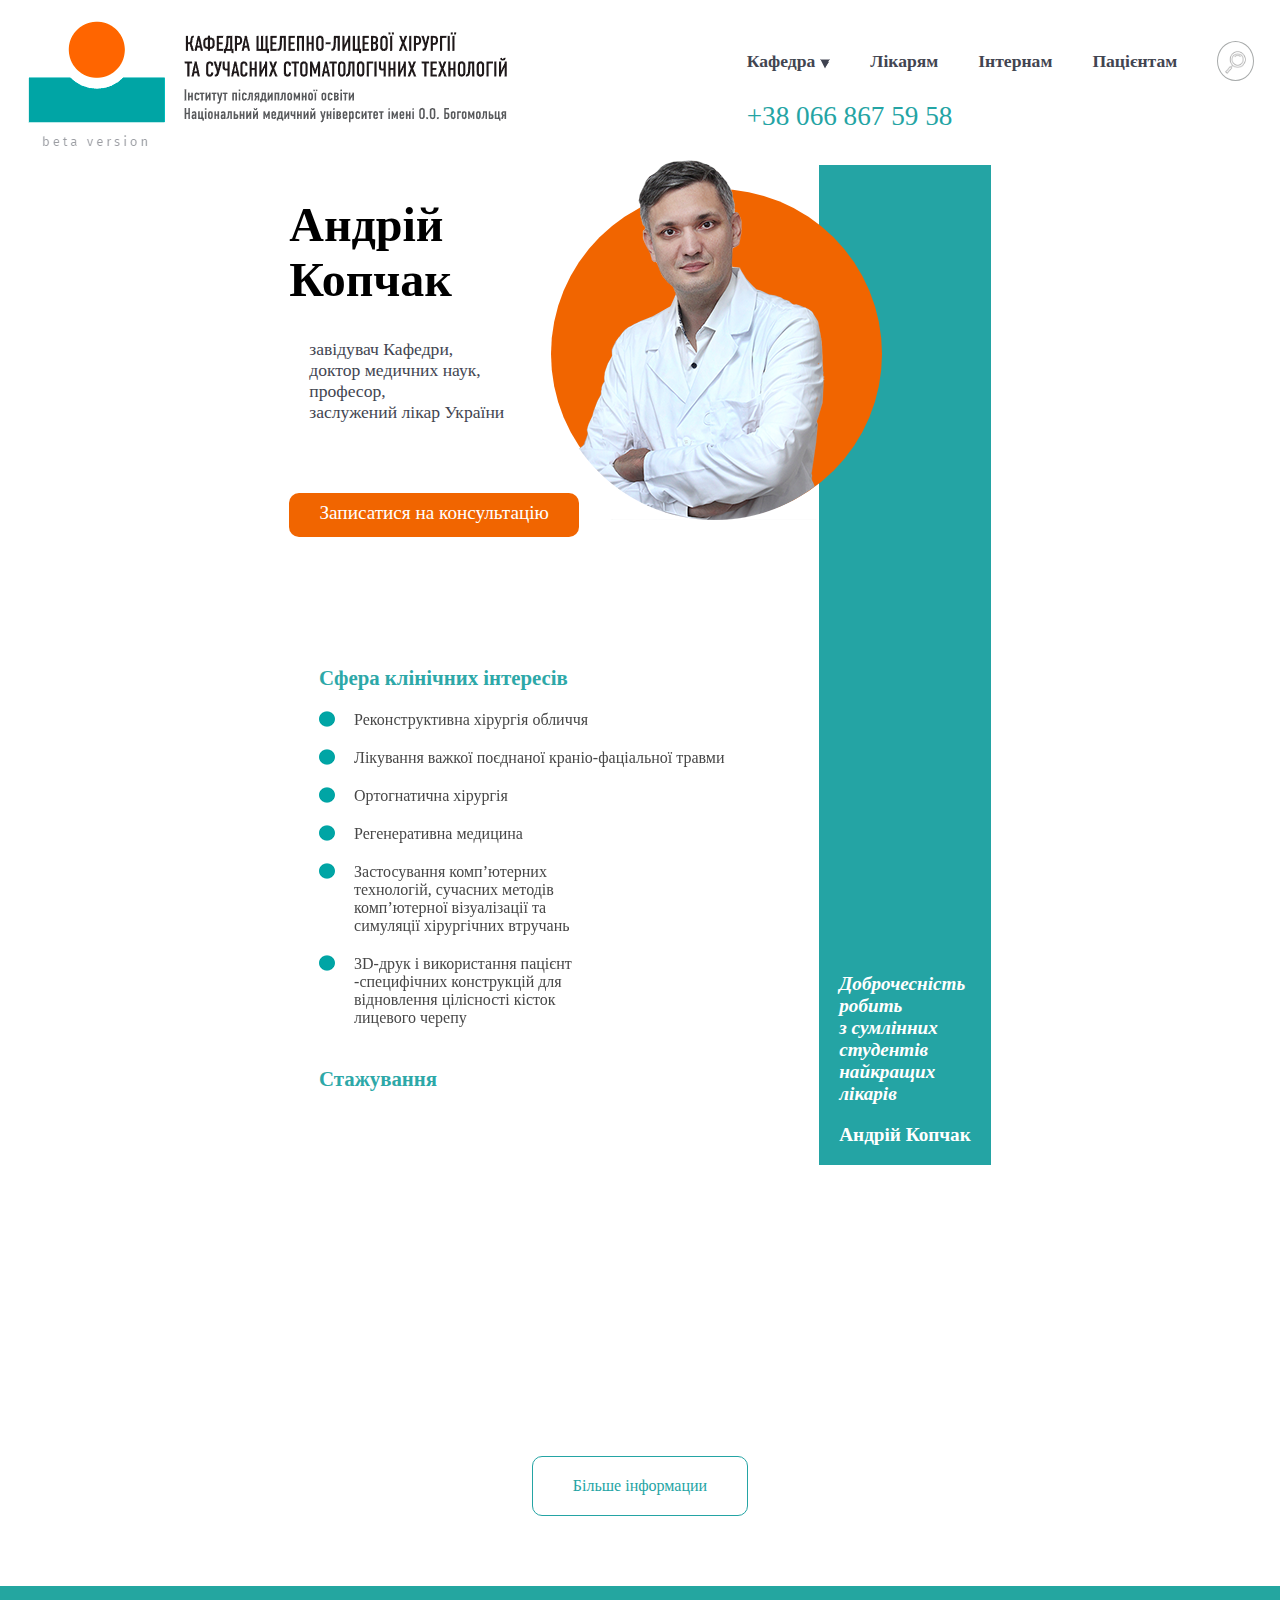
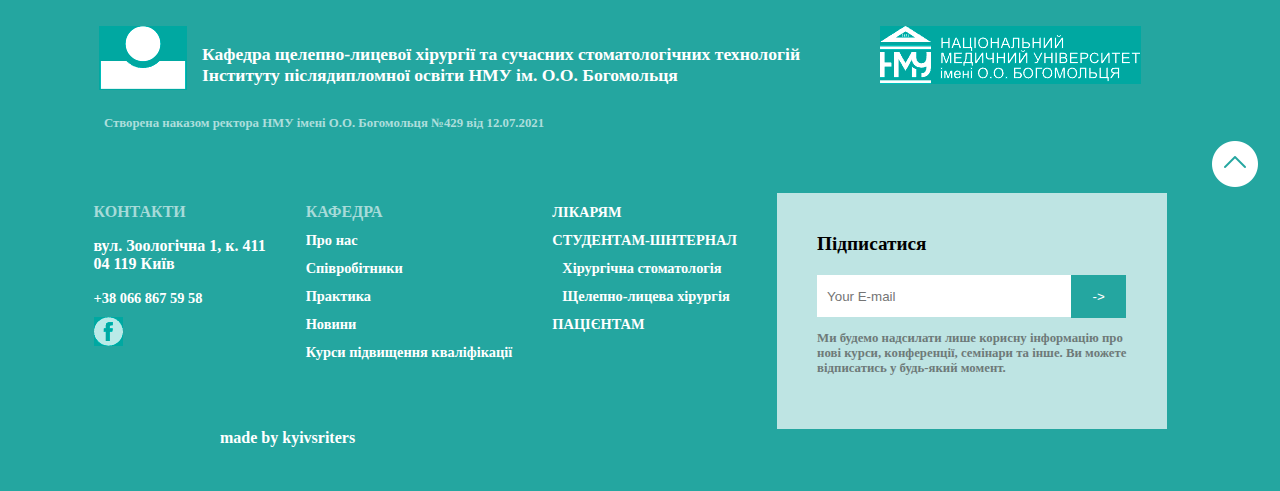
==== commit 138b21cc: "init" ====
--- a/AndriyKopchak.html
+++ b/AndriyKopchak.html
@@ -1,15 +1,19 @@
 <!DOCTYPE html>
-<html lang="en">
+<html lang="uk">
 <head>
-    <title>Document</title>
+    <title>Профессор Андрей Копчак</title>
     <meta charset="UTF-8" />
     <link rel="stylesheet" href="./styles/style.css" type="text/css" />
     <link rel="stylesheet" href="./styles/slide_card.css" type="text/css" />
     <link rel="stylesheet" href="https://cdn.jsdelivr.net/npm/swiper@8/swiper-bundle.min.css" />
     <meta name="viewport" content="width=device-width, initial-scale=1.0" />
     <script src="https://cdn.jsdelivr.net/npm/swiper@8/swiper-bundle.min.js"></script>
+    <link href="https://unpkg.com/aos@2.3.1/dist/aos.css" rel="stylesheet">
+    <script src="https://unpkg.com/aos@2.3.1/dist/aos.js"></script>
     <script type="module" src="./js/main2.js"></script>
     <script type="module" src="./js/slider.js"></script>
+    <meta name="description" content="Бесперервний професійний розвиток щелепно-лицевих хірургів та хірургів-стоматологів, спеціалізації з щелепно-лицевої хірургії та хірургічної стоматології, консультації лікарів експертного рівня">
+    <meta name="keywords" content="Керівництво, співробітники, послуги, Кафедра щелепно-лицевої хірургії та сучасних стоматологічних технологій, Інститут післядипломної освіти, НМУ ім. О.О. Богомольця">
 </head>
 <body>
     <div id="search">
@@ -48,6 +52,29 @@
             </div>
           </div>
         </div>
+      </div>
+      <div id="menu">
+        <img src="./images/close_burger_menu.png" class="close_menu" alt="">
+        <ul>
+          <li>
+            <a href="#">Кафедра</a>
+          </li>
+          <li>
+            <a href="#">Лікарям</a>
+          </li>
+          <li>
+            <a href="#">Інтернам</a>
+          </li>
+          <li>
+            <a href="#">Пацієнтам</a>
+          </li>
+          <li>
+            <a href="#" id="serach_active_menu">Пошук</a>
+          </li>
+          <li>
+            <a href="#">+38 066 867 59 58</a>
+          </li>
+        </ul>
       </div>
     <div id="container">
         <header>
@@ -63,10 +90,6 @@
                   <li class="first_child">
                     <a href="#">Кафедра</a>
                     <ul id="active_department">
-                      <img
-                        src="/images/stl_top.png"
-                        class="icon_position"
-                        alt="" />
                       <li>
                         <a href="#">Про нас</a>
                       </li>
@@ -117,7 +140,7 @@
         <div class="table doc1">
             <div class="row">
                 <div class="cell">
-                <h1>Andriy <br>Kopchak</h1>
+                <h1 data-aos="zoom-out-up">Андрій <br>Копчак</h1>
                 <p class="text1">завідувач Кафедри,<br>
                     доктор медичних наук,<br>
                     професор,<br>
@@ -125,7 +148,10 @@
                 <a href="#" class="active_items">Записатися на консультацію</a> 
                 </div>
                 <div class="cell">
-                    <div class="bg_doc1">
+                    <div class="bg_doc1" data-aos="fade-left"
+                    data-aos-anchor="#example-anchor"
+                    data-aos-offset="500"
+                    data-aos-duration="500">
                         <img src="/images/kopchak.png" alt="">
                     </div>
                 </div>
@@ -142,7 +168,7 @@
                 <div class="row">
                     <div class="cell">
                         <h3>Сфера клінічних інтересів</h3>
-                    <ul class="content9">
+                    <ul class="content9" data-aos="zoom-in-down">
                         <li>
                             <p>Реконструктивна хірургія обличчя</p>
                         </li>
@@ -166,7 +192,7 @@
                 </div>
                 <div class="row">
                     <h3>Стажування</h3>
-                    <div class="table top_content1">
+                    <div class="table top_content1" data-aos="zoom-in-down">
                         <div class="row">
                             <div class="cell">
                                 <p class="col">2021</p>
@@ -200,7 +226,7 @@
             <a href="#">Більше інформации</a>
         </div>
         <div id="open_info">
-            <div class="table">
+            <div class="table" data-aos="zoom-in-down">
                 <div class="row">
                     <div class="cell">
                         <h3>Стажування</h3>
@@ -234,7 +260,7 @@
                     </div>
                 </div>
                 <div class="row">
-                    <ul class="content9">
+                    <ul class="content9" data-aos="zoom-in-down">
                         <h3>Клінічні бази</h3>
                         <li>
                             <p>Відділення оториноларингології та щелепно-лицевої хірургії МЦ «Добробут»</p>
@@ -248,7 +274,7 @@
                     </ul>
                 </div>
                 <div class="row">
-                    <ul class="content9">
+                    <ul class="content9" data-aos="zoom-in-down">
                         <h3>Членство в профільних асоціаціях</h3>
                         <li>
                             <p>Європейська асоціація черепно-щелепно-лицевих хірургів (EACMFS)/p>
@@ -265,7 +291,7 @@
                     </ul>
                 </div>
                 <div class="row">
-                    <ul class="content9">
+                    <ul class="content9" data-aos="zoom-in-down">
                         <h3>Публікації</h3>
                         <li>
                             <p><b>Докторська дисертація:</b> «Біомеханічне обґрунтування методів остеосинтезу при <br>переломах нижньої щелепи» (2004)</p>
@@ -297,7 +323,7 @@
                 <div class="row">
                     <div class="cell">
                         <h3>Нагороди, відзнаки, почесні звання</h3>
-                            <ul class="orden">
+                            <ul class="orden" data-aos="zoom-in-down">
                                 <li>
                                     <img src="/images/order1.jpg" alt="">
                                 </li>
@@ -325,7 +351,7 @@
                 <p class="size">Створена наказом ректора НМУ імені О.О. Богомольця №429 від 12.07.2021</p>
               </div>
             <div class="cell">
-              <img src="/images/icon_footer .png" alt="">
+              <img src="/images/icon_footer .png" alt="" class="uni">
             </div>
           </div>
         </div>
@@ -411,6 +437,14 @@
           
               <a href="#">made by kyivsriters</a>
         </div> 
+        <div id="position_icon_footer">
+          <div id=icon_scroll>
+            <img src="/images/icons8-стрелка-вверх-50.png" alt="">
+          </div>
+        </div>
       </footer>
+      <script>
+        AOS.init();
+      </script>
 </body>
 </html>--- a/styles/style.css
+++ b/styles/style.css
@@ -150,6 +150,7 @@
 #active_department  li:nth-child(1) {
     padding: 0;
     background: none;
+    height: 15px;
 }
 
 #active_department  li:nth-child(1):hover {
@@ -1079,6 +1080,10 @@
     margin-right: 200px;
 }
 
+#andriykopchak .doc1 img {
+    margin: -29px 10px 10px -1px;
+}
+
 #andriykopchak ul {
     margin: 0;
     padding: 0;
@@ -1187,15 +1192,118 @@
     margin-left: 40px;
 }
 
-/* #icon_scroll  {
-    margin: 10px ;
-}
-
-#icon_scroll img {
-    position: fixed;
-    cursor: pointer;
-} */
-
+ #icon_scroll  {
+    margin: -328px 10px 10px 10px;
+    float: right;
+    
+}
+
+
+#position_icon_footer {
+    position: relative;
+}
+
+.anim-items {
+    transform: translate(0%, -120%);
+   transition: all 0.8s; 
+   opacity: 0;
+}
+
+.active {
+    transform: translate(0%, 0%);
+    opacity: 1;
+}
+
+@media (max-width: 950px) {
+    footer {
+        height: 500px;
+    }
+}
+
+@media (max-width: 621px) {
+    #andriykopchak .bg_doc1 {
+        height: 270px;
+        width: 280px;
+        margin: -32px 0 0 -334px;
+    }
+
+    #andriykopchak .doc1 img {
+        margin: 12px 0px 0px 18px;
+    }
+
+    #andriykopchak .doc1 img {
+        width: 240px;
+    }
+
+    footer {
+        height: 550px !important;
+    }
+}
+
+@media (max-width: 740px) {
+    footer .content .cell {
+        display: block;
+        float: left;
+    }
+
+    
+
+
+    footer p {
+        padding-right: 10px;
+        font-size: 9px !important;
+    }
+
+    footer .bg_form {
+        padding-right: 0 !important;
+    } 
+
+    footer .top_content .cell {
+        padding: 0;
+    }
+
+    #andriykopchak .doc1 .cell:nth-child(3) {
+        display: none;
+    }
+
+    #Sphere {
+        margin-top: 0;
+    }
+
+    #andriykopchak h1 {
+        font-size: 200%;
+    }
+
+    #andriykopchak .text1 {
+        font-size: 100%;
+    }
+
+    #andriykopchak .bg_doc1 {
+        margin: -40px 0px 0px -334px;
+    }
+    
+}
+
+@media (max-width: 460px) {
+
+    footer .bg_form {
+        margin-top: -415px;
+        margin-left: 50px;
+        padding-right: 10px !important;
+    }
+
+    footer .bg_form h4 {
+        font-size: 90%;
+    }
+
+    footer form input[type="email"] {
+        width: 150px;
+    }
+
+    footer .content {
+        margin-top: 130px !important;
+    }
+}
 @media (max-width: 1350px) {
 
     #Departments  {
@@ -1584,6 +1692,21 @@
 }
 
 @media (max-width: 630px) {
+    #Departments .table .cell:nth-child(2) img {
+        width: 300px;
+    }
+
+    #Departments ul {
+        width: 350px;
+    }
+
+    #Departments .size {
+        width: 300px;
+        margin: auto;
+    }
+}
+
+@media (max-width: 630px) {
     #main h1 {
         font-size: 200%;
         margin-bottom: 30px !important;
@@ -1629,6 +1752,8 @@
     }
 }
 
+
+
 @media (max-width: 560px) {
     #search form input[type="text"] {
         width: 300px;
@@ -1733,6 +1858,11 @@
         padding: 0;
     }
 
+    #list_departments .table .cell {
+        padding: 0;
+    }
+
+
     #news h2 {
         margin-top: -150px;
         margin-left: 20px;
@@ -1820,6 +1950,21 @@
     .header_img {
         margin-top: -150px;
     }
+
+    #research .pos1 {
+        float: none;
+    }
+
+    #research .position1 {
+        float: none;
+    }
+        #research .cell {
+            margin-left: 80px;
+        }
+        #search form input[type="text"] {
+            width: 200px;
+        }
+
 }
 @media (max-width: 570px) {
     #functions p {
@@ -1827,6 +1972,45 @@
     }
 }
 
+@media (max-width: 461px) {
+    footer {
+        height: 640px !important;
+    }
+    footer .none {
+        margin-left: 30px;
+        margin-top: -58px;
+    }
+
+    footer .content {
+        margin-top: 195px !important;
+    }
+
+    footer .uni {
+        width: 150px;
+    }
+}
+
+
+@media (max-width: 690px) {
+    #andriykopchak ul,  #andriykopchak h3  {
+        margin-left: 10px;
+    }
+
+    #andriykopchak h1 {
+        margin-left: 10px;
+    }
+
+    #andriykopchak .table {
+        margin: 0;
+    }
+} 
+
+@media (max-width: 520px) {
+    footer {
+        height: 569px px !important;
+    }
+}
+
 @media (max-width: 848px) {
 
     footer .bg_form {
@@ -1846,11 +2030,29 @@
         padding: 0 5px;
     }
 
-    footer .content {
-        margin: 0;
-    }
 
     
 }
 
-
+@media (max-width: 501px) {
+    #andriykopchak .bg_doc1 {
+        margin: -52px 0px 0px -388px;
+        height: 232px;
+        width: 239px;
+    }
+
+    #andriykopchak .doc1 img {
+        width: 200px;
+        margin: 17px 0px 0px 18px;
+    }
+
+    #andriykopchak h1 {
+        font-size: 150%;
+    }
+
+    #andriykopchak .text1 {
+        font-size: 90%;
+        margin-left: 10px;
+    }
+}
+
